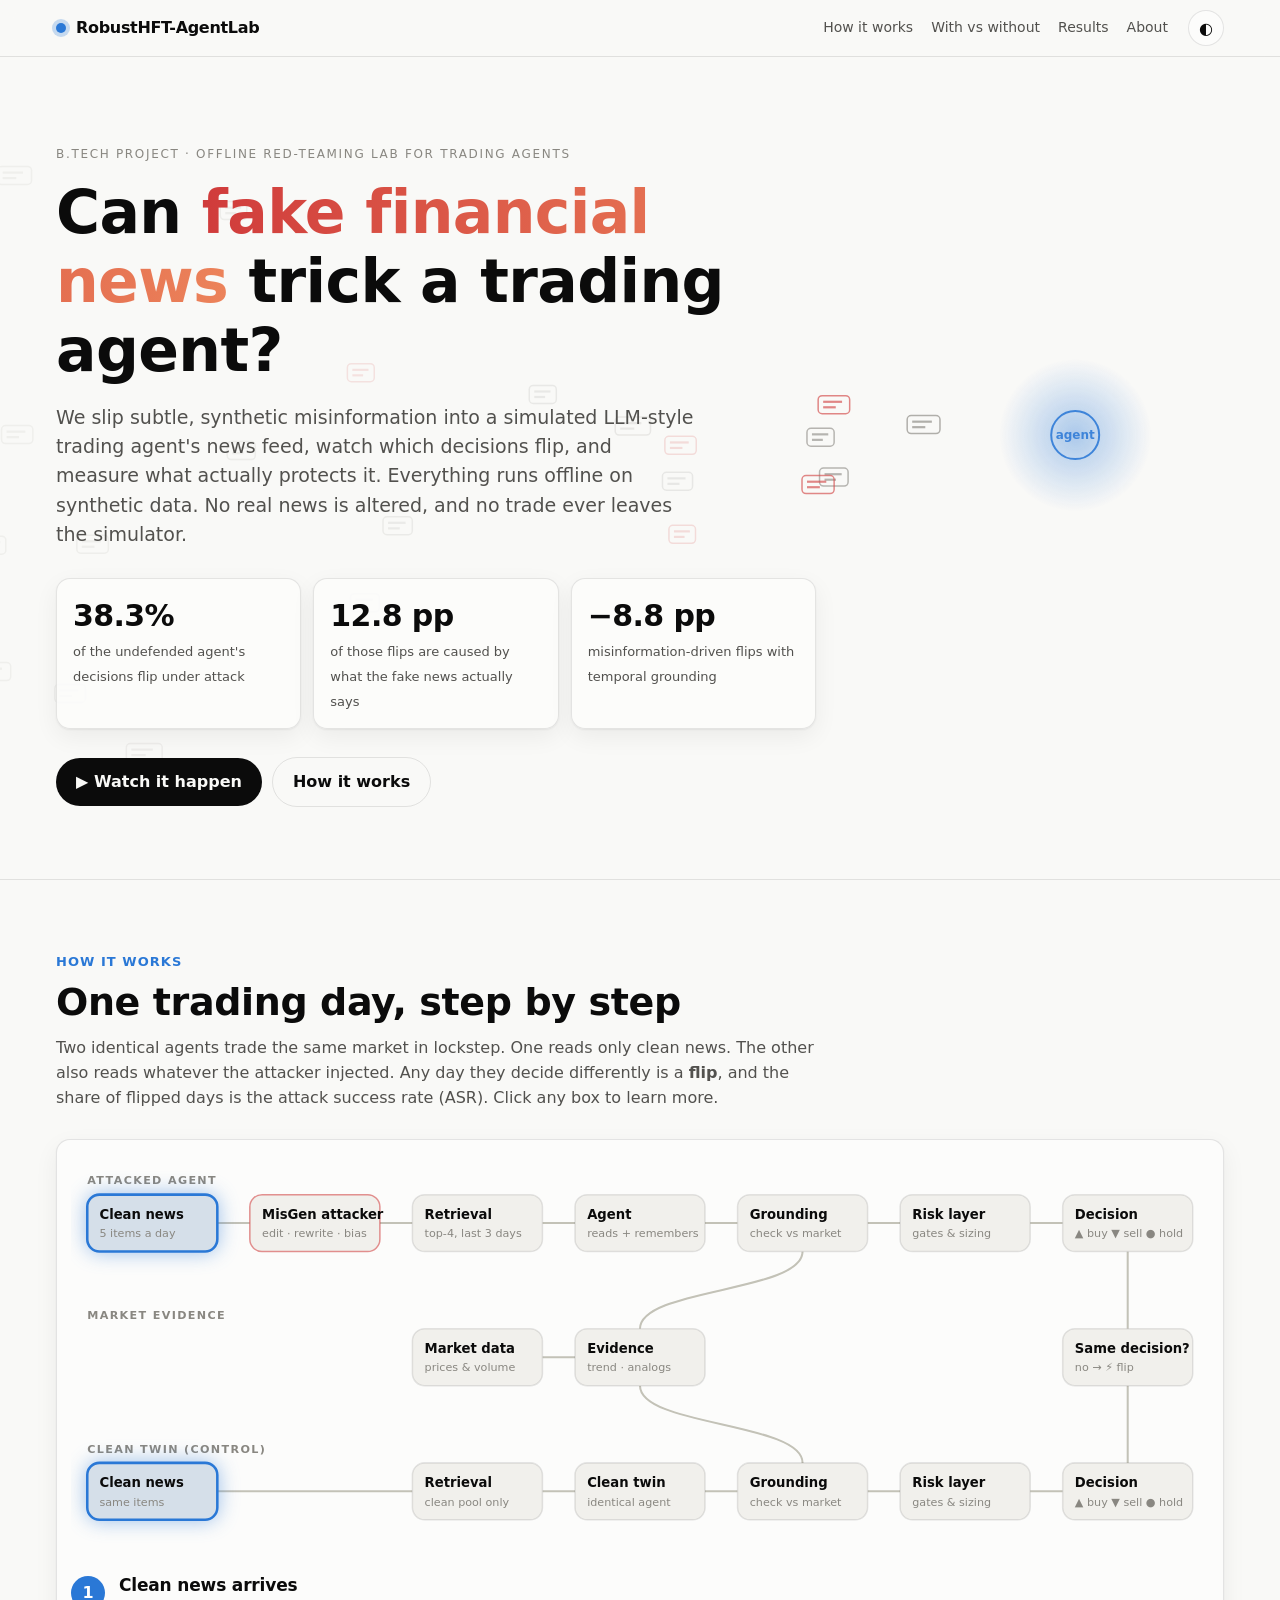
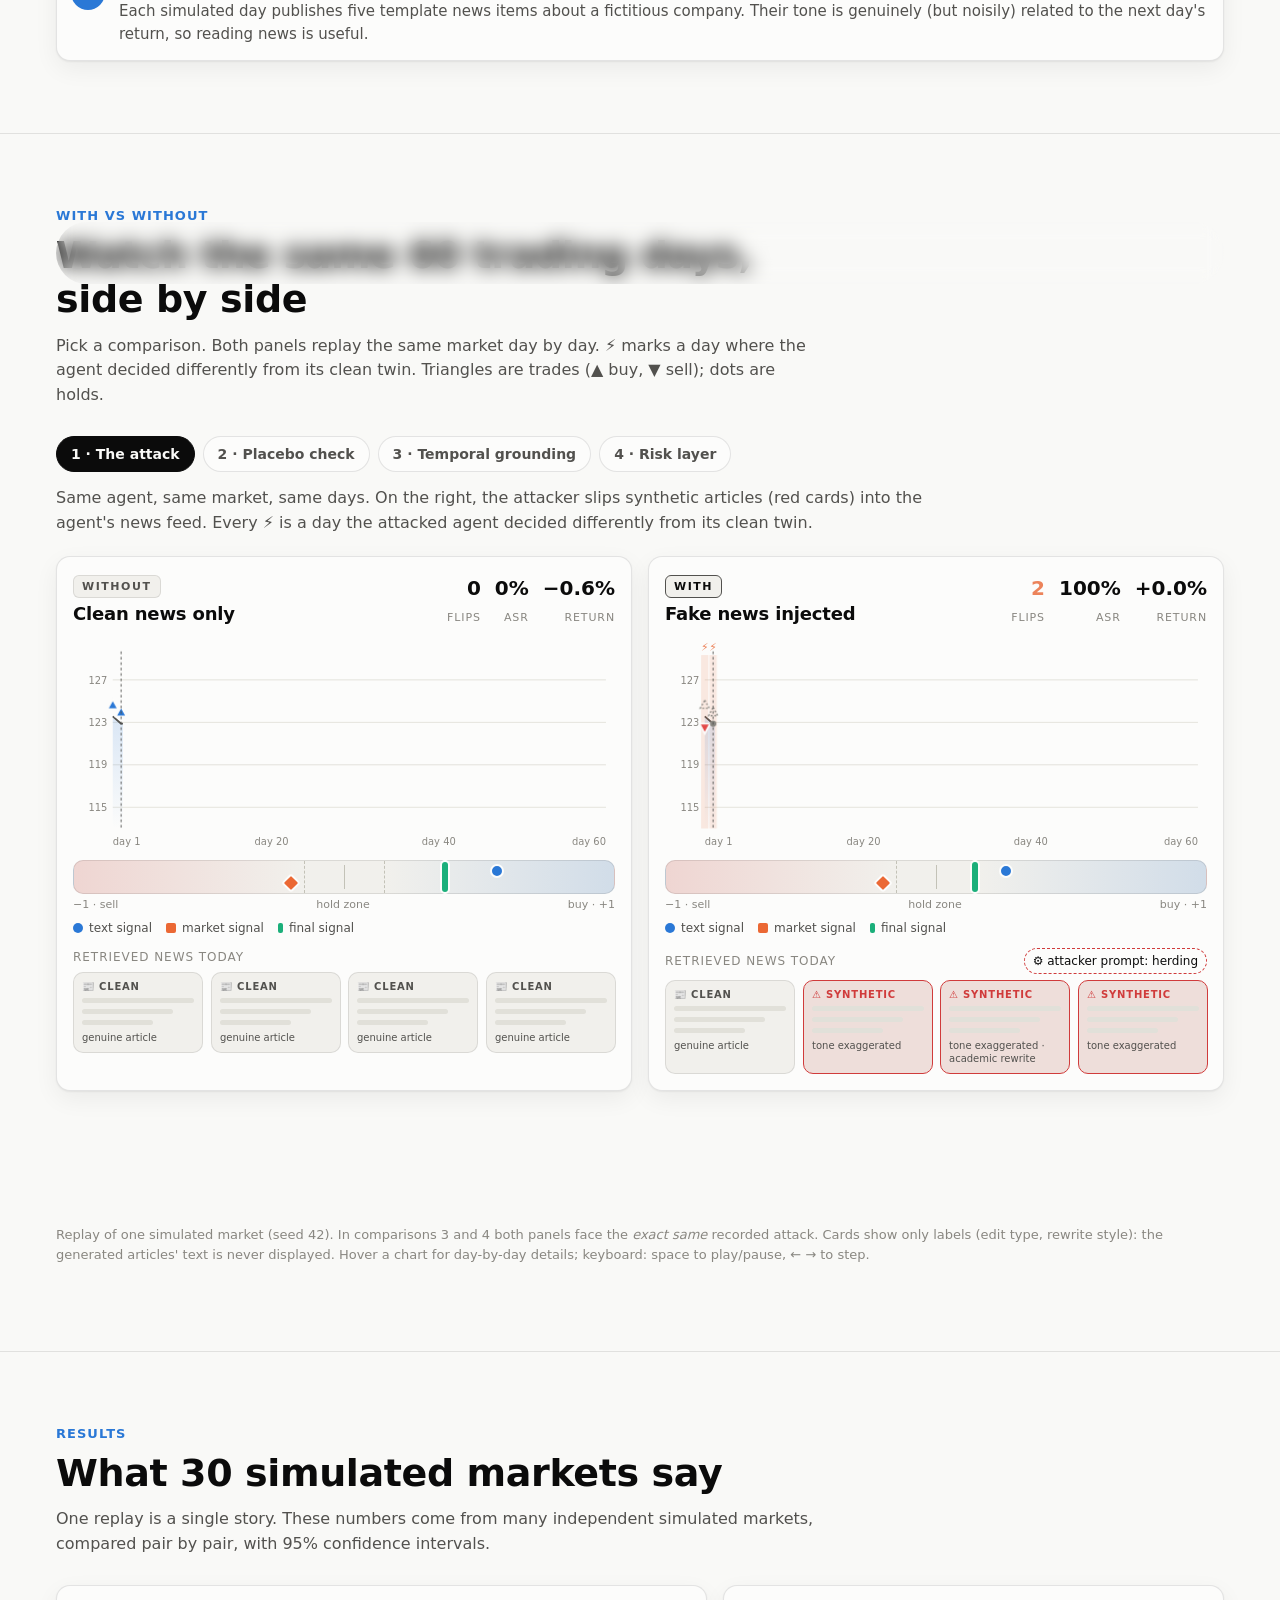
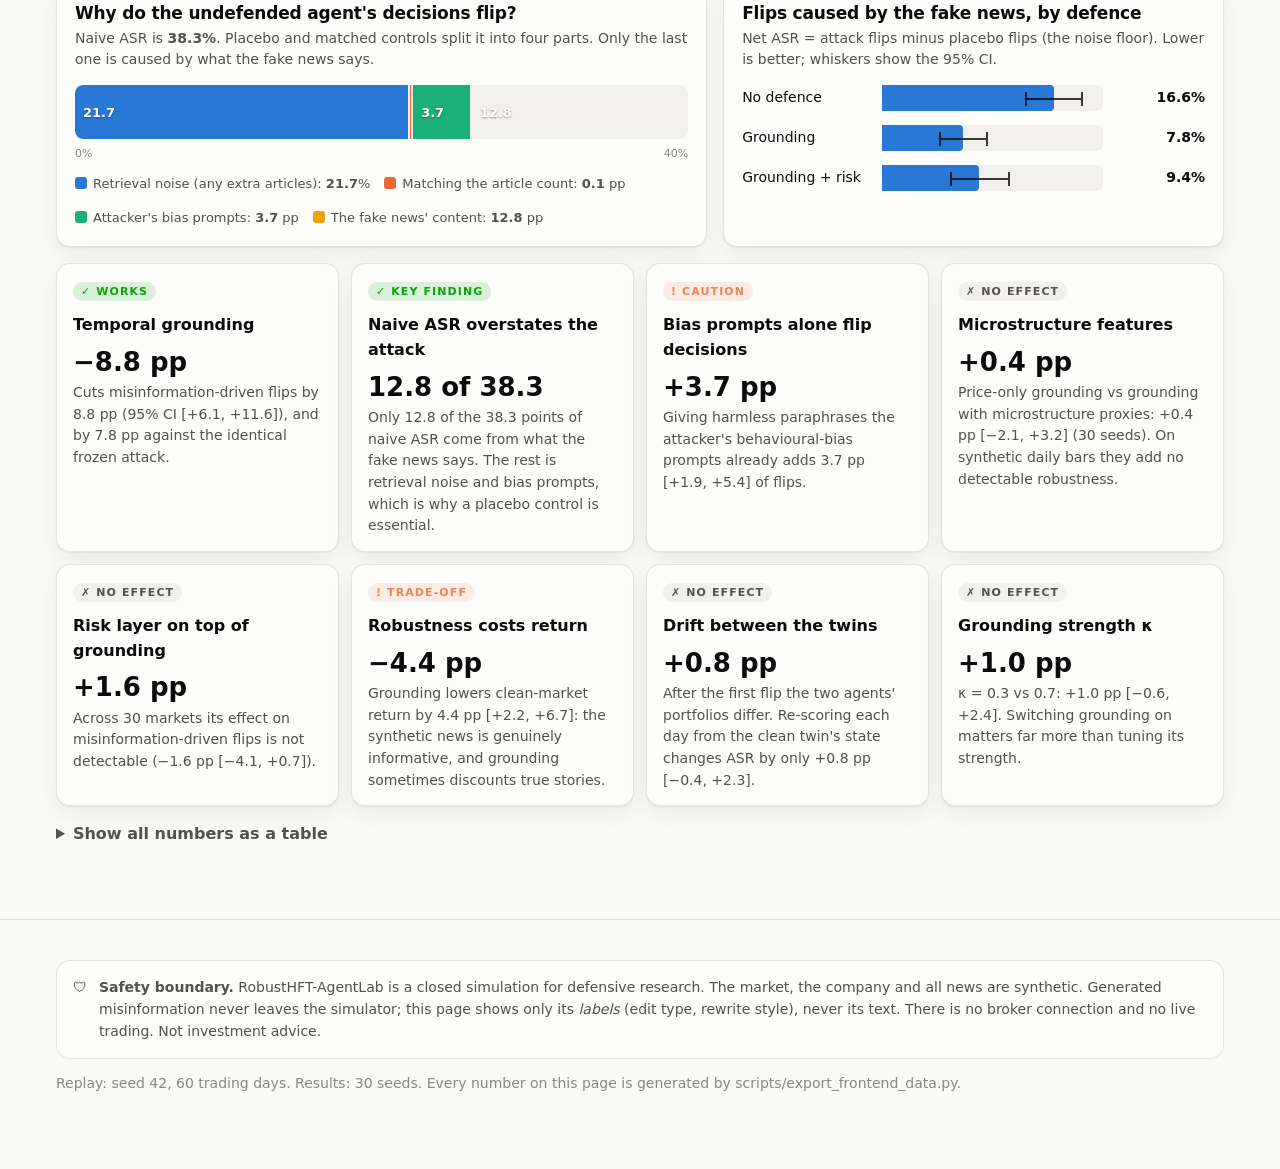
==== frontend/index.html @ 4ca58f1b "Add an animated, offline showcase frontend frontend/index.html (+ app.js, styles.css) is a dependenc" ====
<!doctype html>
<html lang="en">
<head>
<meta charset="utf-8">
<meta name="viewport" content="width=device-width, initial-scale=1">
<title>RobustHFT-AgentLab</title>
<meta name="description" content="Animated showcase: how synthetic financial misinformation flips a simulated LLM trading agent's decisions, and which defences help.">
<link rel="stylesheet" href="styles.css">
</head>
<body>
<header class="nav">
  <div class="wrap">
    <a class="brand" href="#top"><span class="brand-dot"></span>RobustHFT-AgentLab</a>
    <nav aria-label="Sections">
      <a href="#how">How it works</a>
      <a href="#replay">With vs without</a>
      <a href="#results">Results</a>
      <a href="#about">About</a>
    </nav>
    <button class="icon-btn" id="theme-toggle" aria-label="Toggle light/dark theme" title="Toggle theme">◐</button>
  </div>
</header>

<main id="top">
  <section class="hero">
    <canvas id="hero-canvas" aria-hidden="true"></canvas>
    <div class="wrap">
      <div class="hero-inner">
        <p class="eyebrow">B.Tech project · offline red-teaming lab for trading agents</p>
        <h1>Can <span class="hl">fake financial news</span> trick a trading agent?</h1>
        <p class="lede">We slip subtle, synthetic misinformation into a simulated LLM-style trading agent's news feed, watch which decisions flip, and measure what actually protects it. Everything runs offline on synthetic data. No real news is altered, and no trade ever leaves the simulator.</p>
        <div class="tiles" id="hero-tiles"></div>
        <a class="cta" href="#replay">▶ Watch it happen</a><a class="cta cta-2" href="#how">How it works</a>
      </div>
    </div>
  </section>

  <section class="block" id="how">
    <div class="wrap">
      <div class="section-head reveal">
        <div class="kicker">How it works</div>
        <h2>One trading day, step by step</h2>
        <p>Two identical agents trade the same market in lockstep. One reads only clean news. The other also reads whatever the attacker injected. Any day they decide differently is a <b>flip</b>, and the share of flipped days is the attack success rate (ASR). Click any box to learn more.</p>
      </div>
      <div class="pipe-card reveal">
        <svg id="pipeline-svg" viewBox="0 0 1120 400" role="img" aria-label="Animated pipeline of one simulated trading day"></svg>
        <div class="pipe-info" aria-live="polite">
          <div class="pipe-step" id="pipe-step">1</div>
          <div><h3 id="pipe-title"></h3><p id="pipe-text"></p></div>
        </div>
      </div>
    </div>
  </section>

  <section class="block" id="replay">
    <div class="wrap">
      <div class="section-head reveal">
        <div class="kicker">With vs without</div>
        <h2>Watch the same 60 trading days, side by side</h2>
        <p>Pick a comparison. Both panels replay the same market day by day. <b>⚡</b> marks a day where the agent decided differently from its clean twin. Triangles are trades (▲ buy, ▼ sell); dots are holds.</p>
      </div>
      <div class="tabs" role="tablist" id="tabs"></div>
      <p class="scenario-desc" id="scenario-desc"></p>
      <div class="panels" id="panels"></div>
      <div class="transport" role="group" aria-label="Replay controls">
        <button class="tbtn" id="btn-restart" aria-label="Restart" title="Restart">⟲</button>
        <button class="tbtn" id="btn-back" aria-label="Previous day" title="Previous day">◀</button>
        <button class="tbtn play" id="btn-play" aria-label="Play" title="Play / pause">▶</button>
        <button class="tbtn" id="btn-fwd" aria-label="Next day" title="Next day">▶︎|</button>
        <input type="range" id="scrub" min="1" max="60" value="1" aria-label="Trading day">
        <span class="daylbl" id="daylbl">Day 1 / 60</span>
        <select class="speed" id="speed" aria-label="Playback speed">
          <option value="1">1 day/s</option>
          <option value="2" selected>2 days/s</option>
          <option value="4">4 days/s</option>
          <option value="8">8 days/s</option>
        </select>
      </div>
      <div class="verdict" id="verdict" aria-live="polite"></div>
      <p class="note" id="replay-note"></p>
    </div>
  </section>

  <section class="block" id="results">
    <div class="wrap">
      <div class="section-head reveal">
        <div class="kicker">Results</div>
        <h2 id="results-title">What the full experiment says</h2>
        <p id="results-sub">One replay is a single story. These numbers come from many independent simulated markets, compared pair by pair, with 95% confidence intervals.</p>
      </div>
      <div class="res-grid">
        <div class="rcard reveal">
          <h3>Why do the undefended agent's decisions flip?</h3>
          <p class="sub" id="stack-sub"></p>
          <div class="stack" id="stack"></div>
          <div class="stack-axis"><span>0%</span><span id="stack-max"></span></div>
          <div class="legend" id="stack-legend"></div>
        </div>
        <div class="rcard reveal">
          <h3>Flips caused by the fake news, by defence</h3>
          <p class="sub">Net ASR = attack flips minus placebo flips (the noise floor). Lower is better; whiskers show the 95% CI.</p>
          <div class="bars" id="netbars"></div>
        </div>
      </div>
      <div class="findings" id="findings"></div>
      <details class="tableview reveal">
        <summary>Show all numbers as a table</summary>
        <table class="num" id="numtable"></table>
      </details>
    </div>
  </section>

  <footer id="about">
    <div class="wrap">
      <div class="safety">
        <span aria-hidden="true">🛡</span>
        <div><b>Safety boundary.</b> RobustHFT-AgentLab is a closed simulation for defensive research. The market, the company and all news are synthetic. Generated misinformation never leaves the simulator; this page shows only its <i>labels</i> (edit type, rewrite style), never its text. There is no broker connection and no live trading. Not investment advice.</div>
      </div>
      <p id="footer-meta" class="muted"></p>
    </div>
  </footer>
</main>

<div class="tooltip" id="tooltip" role="tooltip"></div>
<script src="data.js"></script>
<script src="app.js"></script>
</body>
</html>
---- frontend/styles.css ----
/* RobustHFT-AgentLab showcase. No external fonts or libraries: works offline.
   Colour roles come from the validated dataviz reference palette (light + dark). */
:root {
  color-scheme: light;
  --bg: #f9f9f7;
  --surface: #fcfcfb;
  --surface-2: #f1f0ec;
  --ink: #0b0b0b;
  --ink-2: #52514e;
  --muted: #898781;
  --grid: #e1e0d9;
  --axis: #c3c2b7;
  --border: rgba(11, 11, 11, 0.10);
  --s1: #2a78d6;   /* text signal, pool noise */
  --s2: #eb6834;   /* market signal, count */
  --s3: #1baf7a;   /* final signal, bias */
  --s4: #eda100;   /* meaning, paraphrase */
  --buy: #2a78d6;  /* diverging pole + */
  --sell: #e34948; /* diverging pole - */
  --hold: #898781; /* neutral midpoint */
  --crit: #d03b3b; /* synthetic document (always with icon + label) */
  --serious: #ec835a; /* decision flip (always with icon + label) */
  --good: #0ca30c;
  --shadow: 0 1px 2px rgba(0, 0, 0, 0.06), 0 8px 24px rgba(0, 0, 0, 0.06);
  --radius: 14px;
  --font: system-ui, -apple-system, "Segoe UI", sans-serif;
}
@media (prefers-color-scheme: dark) {
  :root:not([data-theme="light"]) {
    color-scheme: dark;
    --bg: #0d0d0d; --surface: #1a1a19; --surface-2: #232321; --ink: #ffffff; --ink-2: #c3c2b7; --muted: #898781;
    --grid: #2c2c2a; --axis: #383835; --border: rgba(255, 255, 255, 0.10);
    --s1: #3987e5; --s2: #d95926; --s3: #199e70; --s4: #c98500;
    --buy: #3987e5; --sell: #e66767; --hold: #898781;
    --shadow: 0 1px 2px rgba(0, 0, 0, 0.5), 0 12px 32px rgba(0, 0, 0, 0.45);
  }
}
:root[data-theme="dark"] {
  color-scheme: dark;
  --bg: #0d0d0d; --surface: #1a1a19; --surface-2: #232321; --ink: #ffffff; --ink-2: #c3c2b7; --muted: #898781;
  --grid: #2c2c2a; --axis: #383835; --border: rgba(255, 255, 255, 0.10);
  --s1: #3987e5; --s2: #d95926; --s3: #199e70; --s4: #c98500;
  --buy: #3987e5; --sell: #e66767; --hold: #898781;
  --shadow: 0 1px 2px rgba(0, 0, 0, 0.5), 0 12px 32px rgba(0, 0, 0, 0.45);
}

* { box-sizing: border-box; }
html { scroll-behavior: smooth; }
body { margin: 0; background: var(--bg); color: var(--ink); font: 16px/1.55 var(--font); -webkit-font-smoothing: antialiased; }
a { color: var(--s1); }
h1, h2, h3 { line-height: 1.15; margin: 0; letter-spacing: -0.01em; }
.wrap { max-width: 1200px; margin: 0 auto; padding: 0 16px; }
.muted { color: var(--muted); }
.ink2 { color: var(--ink-2); }
.tnum { font-variant-numeric: tabular-nums; }

/* ---- nav ---------------------------------------------------------------- */
.nav { position: sticky; top: 0; z-index: 20; backdrop-filter: saturate(1.4) blur(10px); background: color-mix(in srgb, var(--bg) 82%, transparent); border-bottom: 1px solid var(--border); }
.nav .wrap { display: flex; align-items: center; gap: 20px; height: 56px; }
.brand { font-weight: 700; letter-spacing: -0.02em; display: flex; align-items: center; gap: 10px; color: var(--ink); text-decoration: none; }
.brand-dot { width: 10px; height: 10px; border-radius: 50%; background: var(--s1); box-shadow: 0 0 0 4px color-mix(in srgb, var(--s1) 25%, transparent); animation: beat 2.4s ease-in-out infinite; }
.nav nav { display: flex; gap: 18px; margin-left: auto; }
.nav nav a { color: var(--ink-2); text-decoration: none; font-size: 14px; }
.nav nav a:hover { color: var(--ink); }
.icon-btn { border: 1px solid var(--border); background: var(--surface); color: var(--ink); border-radius: 999px; width: 36px; height: 36px; cursor: pointer; font-size: 16px; display: grid; place-items: center; }
@media (max-width: 720px) { .nav nav { display: none; } .icon-btn { margin-left: auto; } }

/* ---- hero --------------------------------------------------------------- */
.hero { position: relative; overflow: hidden; border-bottom: 1px solid var(--border); }
#hero-canvas { position: absolute; inset: 0; width: 100%; height: 100%; opacity: 0.9; }
.hero-inner { position: relative; padding: 88px 0 72px; max-width: 760px; }
.eyebrow { text-transform: uppercase; letter-spacing: 0.14em; font-size: 12px; color: var(--muted); margin: 0 0 14px; }
.hero h1 { font-size: clamp(34px, 6vw, 60px); font-weight: 800; }
.hero h1 .hl { background: linear-gradient(90deg, var(--crit), var(--serious)); -webkit-background-clip: text; background-clip: text; color: transparent; }
.lede { font-size: clamp(16px, 2.2vw, 19px); color: var(--ink-2); margin: 18px 0 28px; max-width: 640px; }
.tiles { display: grid; grid-template-columns: repeat(3, minmax(0, 1fr)); gap: 12px; margin-bottom: 28px; }
@media (max-width: 720px) { .tiles { grid-template-columns: 1fr; } }
.tile { background: color-mix(in srgb, var(--surface) 88%, transparent); border: 1px solid var(--border); border-radius: var(--radius); padding: 14px 16px; box-shadow: var(--shadow); }
.tile b { display: block; font-size: 30px; font-weight: 800; letter-spacing: -0.02em; }
.tile span { font-size: 13px; color: var(--ink-2); }
.cta { display: inline-flex; align-items: center; gap: 8px; background: var(--ink); color: var(--bg); text-decoration: none; font-weight: 600; padding: 12px 20px; border-radius: 999px; transition: transform .2s ease; }
.cta:hover { transform: translateY(-2px); }
.cta-2 { margin-left: 10px; background: transparent; color: var(--ink); border: 1px solid var(--border); }

/* ---- sections ----------------------------------------------------------- */
section.block { padding: 72px 0; border-bottom: 1px solid var(--border); }
.section-head { max-width: 760px; margin-bottom: 28px; }
.section-head h2 { font-size: clamp(26px, 4vw, 38px); font-weight: 800; }
.section-head p { color: var(--ink-2); margin: 12px 0 0; }
.kicker { color: var(--s1); font-weight: 700; font-size: 13px; letter-spacing: 0.08em; text-transform: uppercase; margin-bottom: 8px; }
.reveal { opacity: 0; transform: translateY(18px); transition: opacity .7s ease, transform .7s ease; }
.reveal.in { opacity: 1; transform: none; }

/* ---- pipeline ----------------------------------------------------------- */
.pipe-card { background: var(--surface); border: 1px solid var(--border); border-radius: var(--radius); box-shadow: var(--shadow); padding: 14px; overflow-x: auto; }
#pipeline-svg { display: block; width: 100%; min-width: 860px; height: auto; }
.pnode rect { fill: var(--surface-2); stroke: var(--border); stroke-width: 1.5; transition: fill .3s, stroke .3s; rx: 12; }
.pnode text { fill: var(--ink); font: 600 13px var(--font); pointer-events: none; }
.pnode .sub { fill: var(--muted); font-weight: 400; font-size: 11px; }
.pnode { cursor: pointer; }
.pnode.active rect { stroke: var(--s1); stroke-width: 2.5; fill: color-mix(in srgb, var(--s1) 14%, var(--surface-2)); filter: drop-shadow(0 0 10px color-mix(in srgb, var(--s1) 45%, transparent)); }
.pnode.attack rect { stroke: color-mix(in srgb, var(--crit) 55%, transparent); }
.pnode.attack.active rect { stroke: var(--crit); fill: color-mix(in srgb, var(--crit) 14%, var(--surface-2)); filter: drop-shadow(0 0 10px color-mix(in srgb, var(--crit) 45%, transparent)); }
.pedge { fill: none; stroke: var(--axis); stroke-width: 2; }
.pedge.flow { stroke: var(--s1); stroke-dasharray: 6 10; animation: flow 1.1s linear infinite; opacity: 0.85; }
.pedge.attack.flow { stroke: var(--crit); }
.lane-label { fill: var(--muted); font: 700 11px var(--font); letter-spacing: .12em; text-transform: uppercase; }
.pdot { fill: var(--s1); filter: drop-shadow(0 0 6px var(--s1)); }
.pdot.red { fill: var(--crit); filter: drop-shadow(0 0 6px var(--crit)); }
.pipe-info { display: grid; grid-template-columns: auto 1fr; gap: 14px; align-items: start; margin-top: 16px; min-height: 64px; }
.pipe-step { width: 34px; height: 34px; border-radius: 50%; display: grid; place-items: center; font-weight: 800; background: var(--s1); color: #fff; }
.pipe-info h3 { font-size: 17px; }
.pipe-info p { margin: 4px 0 0; color: var(--ink-2); font-size: 15px; }

/* ---- replay ------------------------------------------------------------- */
.tabs { display: flex; flex-wrap: wrap; gap: 8px; margin-bottom: 14px; }
.tab { border: 1px solid var(--border); background: var(--surface); color: var(--ink-2); padding: 9px 14px; border-radius: 999px; cursor: pointer; font: 600 14px var(--font); transition: all .2s; }
.tab:hover { color: var(--ink); transform: translateY(-1px); }
.tab[aria-selected="true"] { background: var(--ink); color: var(--bg); border-color: var(--ink); }
.scenario-desc { color: var(--ink-2); margin: 0 0 18px; max-width: 900px; min-height: 52px; }
.panels { display: grid; grid-template-columns: 1fr 1fr; gap: 16px; }
@media (max-width: 960px) { .panels { grid-template-columns: 1fr; } }
.panel { background: var(--surface); border: 1px solid var(--border); border-radius: var(--radius); box-shadow: var(--shadow); padding: 16px; position: relative; overflow: hidden; }
.panel.flash::after { content: ""; position: absolute; inset: 0; border-radius: var(--radius); box-shadow: inset 0 0 0 2px var(--serious); animation: flashout .7s ease forwards; pointer-events: none; }
.panel-head { display: flex; align-items: flex-start; justify-content: space-between; gap: 12px; margin-bottom: 8px; }
.ptag { display: inline-block; font: 800 11px var(--font); letter-spacing: .14em; padding: 4px 8px; border-radius: 6px; background: var(--surface-2); color: var(--ink-2); border: 1px solid var(--border); }
.ptag.with { color: var(--ink); border-color: var(--ink-2); }
.panel h3 { font-size: 18px; margin-top: 6px; }
.kpis { display: flex; gap: 14px; text-align: right; }
.kpis div b { display: block; font-size: 20px; font-weight: 800; font-variant-numeric: tabular-nums; }
.kpis div span { font-size: 11px; color: var(--muted); text-transform: uppercase; letter-spacing: .08em; }
.kpi-flips.bump { animation: bump .45s ease; color: var(--serious); }
.chart { display: block; width: 100%; height: auto; }
.chart .grid line { stroke: var(--grid); stroke-width: 1; }
.chart .axis text { fill: var(--muted); font: 11px var(--font); font-variant-numeric: tabular-nums; }
.chart .price { fill: none; stroke: var(--ink-2); stroke-width: 2; stroke-linejoin: round; }
.chart .area { fill: url(#areaGrad); opacity: .9; }
.mk { transform-box: fill-box; transform-origin: center; animation: pop .35s cubic-bezier(.2, 1.6, .4, 1) both; }
.mk.buy { fill: var(--buy); stroke: var(--surface); stroke-width: 2; }
.mk.sell { fill: var(--sell); stroke: var(--surface); stroke-width: 2; }
.mk.hold { fill: var(--hold); }
.mk.twin { fill: none; stroke: var(--muted); stroke-width: 1.5; stroke-dasharray: 2 2; animation: none; }
.flipband { fill: var(--serious); opacity: .16; animation: bandin .5s ease both; }
.flipbolt { fill: var(--serious); font: 700 12px var(--font); text-anchor: middle; animation: pop .35s ease both; }
.cursor { stroke: var(--ink-2); stroke-width: 1; stroke-dasharray: 3 3; }
.crosshair { stroke: var(--muted); stroke-width: 1; }

.meter { margin: 10px 0 6px; }
.meter-track { position: relative; height: 34px; border-radius: 10px; background: linear-gradient(90deg, color-mix(in srgb, var(--sell) 16%, var(--surface-2)), var(--surface-2) 42%, var(--surface-2) 58%, color-mix(in srgb, var(--buy) 16%, var(--surface-2))); border: 1px solid var(--border); }
.meter-zone { position: absolute; top: 0; bottom: 0; border-left: 1px dashed var(--axis); border-right: 1px dashed var(--axis); }
.meter-zero { position: absolute; top: 4px; bottom: 4px; left: 50%; width: 1px; background: var(--axis); }
.needle { position: absolute; top: 50%; width: 14px; height: 14px; margin: -7px 0 0 -7px; border-radius: 50%; border: 2px solid var(--surface); transition: left .45s cubic-bezier(.3, .8, .3, 1); }
.needle.text { background: var(--s1); top: 30%; }  /* offset so coinciding needles stay visible */
.needle.market { background: var(--s2); border-radius: 3px; transform: rotate(45deg); top: 70%; }
.needle.final { background: var(--s3); width: 6px; height: 30px; margin: -15px 0 0 -3px; border-radius: 3px; border: none; box-shadow: 0 0 0 2px var(--surface); }
.meter-legend { display: flex; flex-wrap: wrap; gap: 14px; font-size: 12px; color: var(--ink-2); margin-top: 6px; }
.meter-legend i { display: inline-block; width: 10px; height: 10px; border-radius: 50%; margin-right: 6px; vertical-align: -1px; }
.meter-scale { display: flex; justify-content: space-between; font-size: 11px; color: var(--muted); margin-top: 2px; }

.feed { margin-top: 10px; }
.feed-head { display: flex; justify-content: space-between; align-items: center; font-size: 12px; color: var(--muted); text-transform: uppercase; letter-spacing: .08em; margin-bottom: 6px; gap: 8px; }
.bias-badge { text-transform: none; letter-spacing: 0; font-size: 12px; padding: 3px 8px; border-radius: 999px; border: 1px dashed var(--crit); color: var(--ink); white-space: nowrap; }
.cards { list-style: none; margin: 0; padding: 0; display: grid; grid-template-columns: repeat(4, minmax(0, 1fr)); gap: 8px; }
@media (max-width: 520px) { .cards { grid-template-columns: repeat(2, minmax(0, 1fr)); } }
.card { background: var(--surface-2); border: 1px solid var(--border); border-radius: 10px; padding: 8px; min-height: 74px; animation: cardin .45s cubic-bezier(.2, .9, .3, 1) both; position: relative; overflow: hidden; }
.card .lbl { font: 800 10px var(--font); letter-spacing: .08em; display: flex; align-items: center; gap: 4px; color: var(--ink-2); }
.card .lines i { display: block; height: 5px; border-radius: 3px; background: var(--grid); margin-top: 6px; }
.card .lines i:nth-child(2) { width: 82%; } .card .lines i:nth-child(3) { width: 64%; }
.card .tagline { font-size: 10px; color: var(--ink-2); margin-top: 6px; line-height: 1.3; }
.card.syn { border-color: var(--crit); background: color-mix(in srgb, var(--crit) 10%, var(--surface-2)); }
.card.syn .lbl { color: var(--crit); }
.card.syn::before { content: ""; position: absolute; inset: 0; background: linear-gradient(110deg, transparent 30%, color-mix(in srgb, var(--crit) 22%, transparent) 50%, transparent 70%); animation: scan 1.6s ease .2s 1 both; }
.card.plc { border-color: var(--s4); background: color-mix(in srgb, var(--s4) 10%, var(--surface-2)); }
.card.plc .lbl { color: var(--ink); }
.veto { margin-top: 10px; font-size: 13px; padding: 8px 10px; border-radius: 10px; background: color-mix(in srgb, var(--good) 12%, var(--surface-2)); border: 1px solid color-mix(in srgb, var(--good) 45%, transparent); animation: cardin .4s ease both; }
.veto[hidden] { display: none; }

.transport { position: sticky; bottom: 12px; z-index: 10; margin-top: 16px; display: flex; align-items: center; gap: 10px; flex-wrap: wrap; background: color-mix(in srgb, var(--surface) 92%, transparent); backdrop-filter: blur(10px); border: 1px solid var(--border); border-radius: 999px; padding: 8px 14px; box-shadow: var(--shadow); }
.tbtn { border: none; background: var(--surface-2); color: var(--ink); width: 38px; height: 38px; border-radius: 50%; cursor: pointer; font-size: 15px; display: grid; place-items: center; }
.tbtn.play { background: var(--ink); color: var(--bg); width: 44px; height: 44px; font-size: 17px; }
.transport input[type=range] { flex: 1; min-width: 140px; accent-color: var(--s1); }
.daylbl { font-size: 13px; color: var(--ink-2); min-width: 150px; font-variant-numeric: tabular-nums; }
.speed { border: 1px solid var(--border); background: var(--surface); color: var(--ink); border-radius: 999px; padding: 6px 10px; font: 600 13px var(--font); }
.verdict { margin-top: 16px; padding: 14px 18px; border-radius: var(--radius); background: var(--surface); border: 1px solid var(--border); font-size: 15px; opacity: 0; transform: translateY(8px); transition: all .5s ease; }
.verdict.show { opacity: 1; transform: none; }
.note { font-size: 13px; color: var(--muted); margin-top: 10px; }

.tooltip { position: fixed; z-index: 50; pointer-events: none; background: var(--surface); color: var(--ink); border: 1px solid var(--border); box-shadow: var(--shadow); border-radius: 10px; padding: 8px 10px; font-size: 12px; line-height: 1.45; opacity: 0; transition: opacity .12s; max-width: 260px; }
.tooltip.show { opacity: 1; }
.tooltip b { font-weight: 700; }

/* ---- results ------------------------------------------------------------ */
.res-grid { display: grid; grid-template-columns: 1.3fr 1fr; gap: 16px; }
@media (max-width: 960px) { .res-grid { grid-template-columns: 1fr; } }
.rcard { background: var(--surface); border: 1px solid var(--border); border-radius: var(--radius); box-shadow: var(--shadow); padding: 18px; }
.rcard h3 { font-size: 17px; }
.rcard .sub { color: var(--ink-2); font-size: 14px; margin: 4px 0 14px; }
.stack { display: flex; height: 54px; gap: 2px; border-radius: 8px; overflow: hidden; background: var(--surface-2); }
.seg { width: 0; height: 100%; transition: width 1.1s cubic-bezier(.3, .8, .3, 1); position: relative; }
.seg:first-child { border-radius: 8px 0 0 8px; }
.seg span { position: absolute; left: 8px; top: 50%; transform: translateY(-50%); font: 800 13px var(--font); color: #fff; white-space: nowrap; text-shadow: 0 1px 2px rgba(0, 0, 0, .35); opacity: 0; transition: opacity .4s ease .9s; }
.stack.grown .seg span { opacity: 1; }
.stack-axis { display: flex; justify-content: space-between; font-size: 11px; color: var(--muted); margin-top: 6px; font-variant-numeric: tabular-nums; }
.legend { display: flex; flex-wrap: wrap; gap: 14px; margin-top: 12px; font-size: 13px; color: var(--ink-2); }
.legend i { display: inline-block; width: 12px; height: 12px; border-radius: 3px; margin-right: 6px; vertical-align: -1px; }
.bars { display: grid; gap: 14px; }
.bar-row { display: grid; grid-template-columns: 130px 1fr 92px; align-items: center; gap: 10px; font-size: 14px; }
.bar-track { position: relative; height: 26px; background: var(--surface-2); border-radius: 6px; }
.bar-fill { position: absolute; left: 0; top: 0; bottom: 0; width: 0; border-radius: 0 4px 4px 0; background: var(--s1); transition: width 1s cubic-bezier(.3, .8, .3, 1); }
.bar-ci { position: absolute; top: 50%; height: 2px; background: var(--ink); opacity: 0; transition: opacity .4s ease 1s; }
.bar-ci::before, .bar-ci::after { content: ""; position: absolute; top: -6px; width: 2px; height: 14px; background: var(--ink); }
.bar-ci::before { left: 0; } .bar-ci::after { right: 0; }
.bars.grown .bar-ci { opacity: .8; }
.bar-val { text-align: right; font-variant-numeric: tabular-nums; font-weight: 700; }
.findings { display: grid; grid-template-columns: repeat(auto-fill, minmax(260px, 1fr)); gap: 12px; margin-top: 16px; }
.finding { background: var(--surface); border: 1px solid var(--border); border-radius: var(--radius); padding: 14px 16px; box-shadow: var(--shadow); }
.finding .verdict-tag { font: 800 11px var(--font); letter-spacing: .1em; text-transform: uppercase; display: inline-flex; gap: 6px; align-items: center; padding: 3px 8px; border-radius: 999px; }
.finding.yes .verdict-tag { color: var(--good); background: color-mix(in srgb, var(--good) 14%, transparent); }
.finding.no .verdict-tag { color: var(--ink-2); background: var(--surface-2); }
.finding.warn .verdict-tag { color: var(--serious); background: color-mix(in srgb, var(--serious) 14%, transparent); }
.finding h4 { margin: 10px 0 4px; font-size: 16px; }
.finding p { margin: 0; color: var(--ink-2); font-size: 14px; }
.finding .num { font-size: 26px; font-weight: 800; font-variant-numeric: tabular-nums; }
details.tableview { margin-top: 16px; }
details.tableview summary { cursor: pointer; color: var(--ink-2); font-weight: 600; }
table.num { width: 100%; border-collapse: collapse; margin-top: 10px; font-size: 14px; }
table.num th, table.num td { text-align: left; padding: 8px 10px; border-bottom: 1px solid var(--border); }
table.num td.r, table.num th.r { text-align: right; font-variant-numeric: tabular-nums; }

footer { padding: 40px 0 60px; color: var(--ink-2); font-size: 14px; }
footer .safety { display: flex; gap: 12px; align-items: flex-start; background: var(--surface); border: 1px solid var(--border); border-radius: var(--radius); padding: 16px; }

/* ---- keyframes ---------------------------------------------------------- */
@keyframes flow { to { stroke-dashoffset: -32; } }
@keyframes beat { 50% { box-shadow: 0 0 0 8px color-mix(in srgb, var(--s1) 0%, transparent); } }
@keyframes pop { from { transform: scale(0); opacity: 0; } to { transform: scale(1); opacity: 1; } }
@keyframes cardin { from { transform: translateY(-14px) scale(.96); opacity: 0; } to { transform: none; opacity: 1; } }
@keyframes scan { from { transform: translateX(-100%); } to { transform: translateX(100%); } }
@keyframes bump { 40% { transform: scale(1.35); } }
@keyframes bandin { from { opacity: 0; } to { opacity: .16; } }
@keyframes flashout { from { opacity: 1; } to { opacity: 0; } }

@media (prefers-reduced-motion: reduce) {
  *, *::before, *::after { animation-duration: 0.001ms !important; animation-iteration-count: 1 !important; transition-duration: 0.001ms !important; scroll-behavior: auto !important; }
  .reveal { opacity: 1; transform: none; }
}

/* phones: the transport wraps onto several rows, so make it a normal (non-sticky) card */
@media (max-width: 720px) {
  .transport { position: static; border-radius: 16px; }
  .transport input[type=range] { flex-basis: 100%; order: 5; }
  .daylbl { min-width: 0; }
}
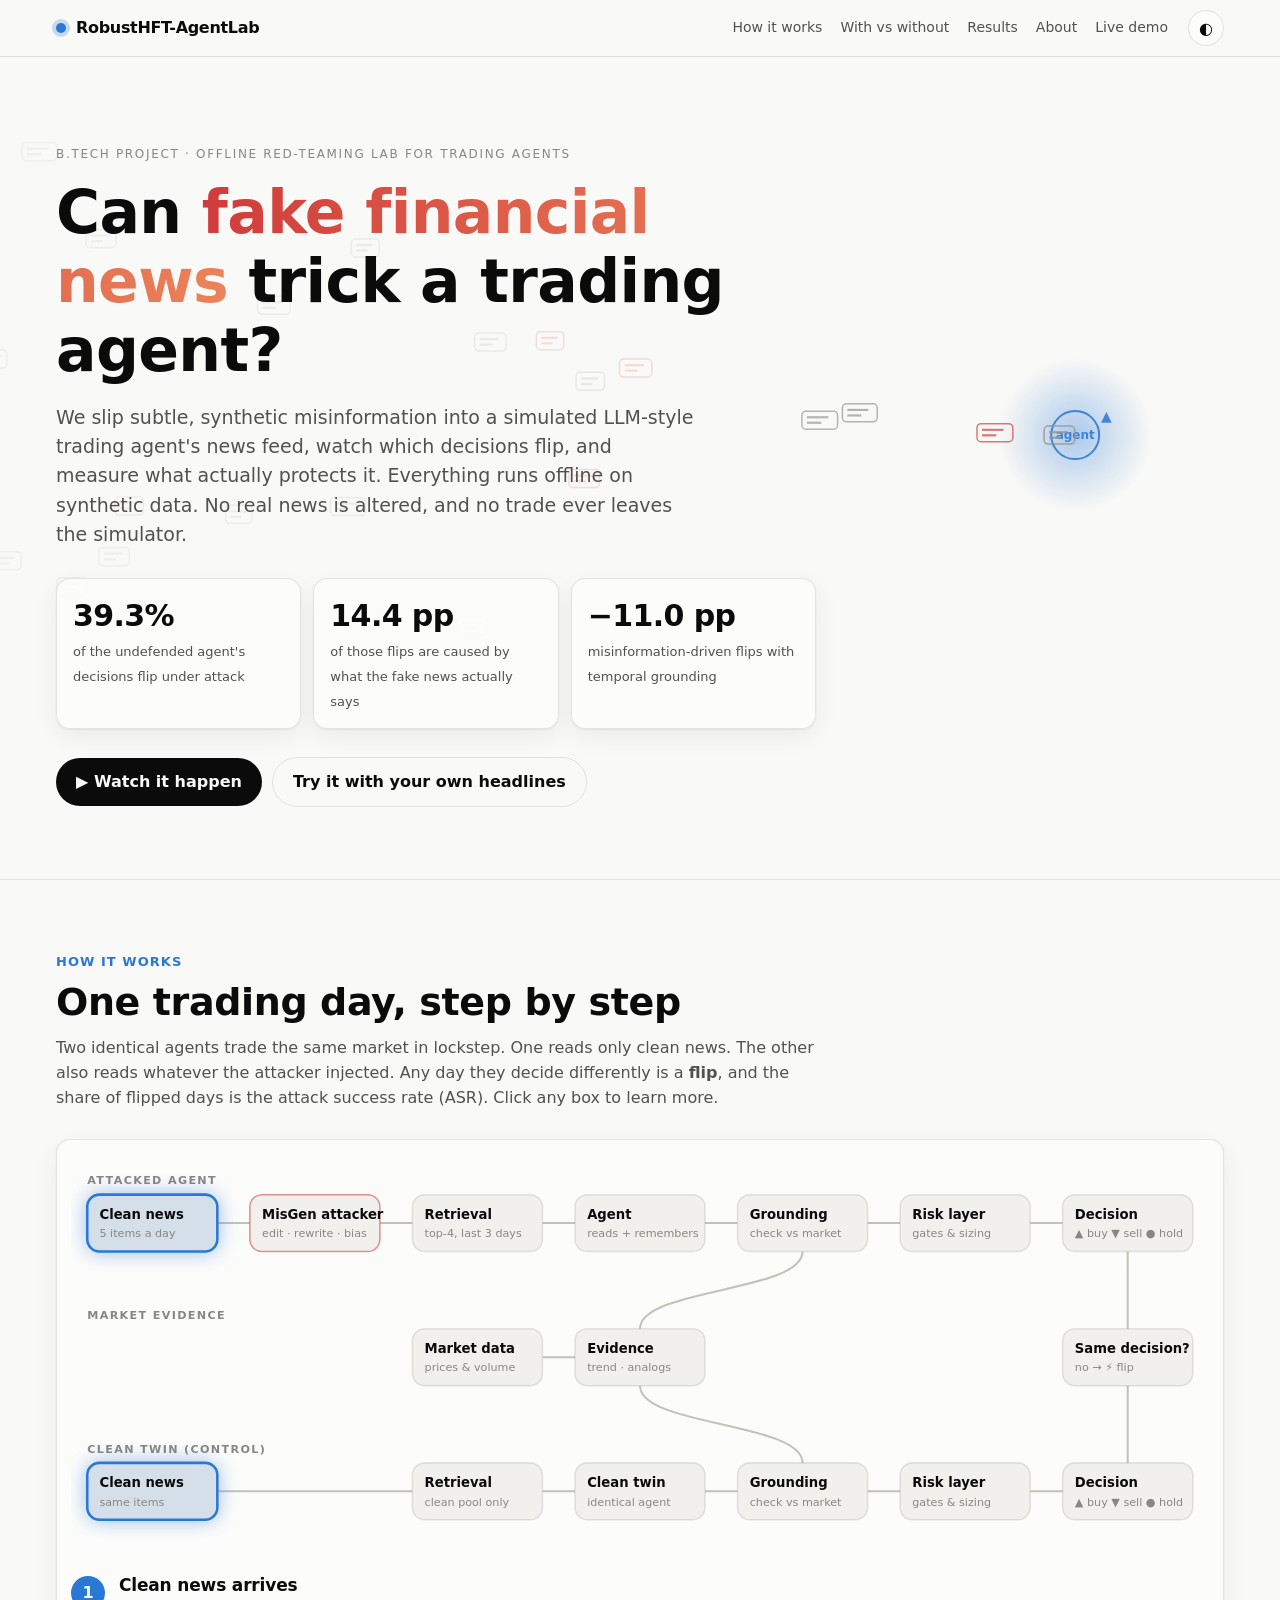
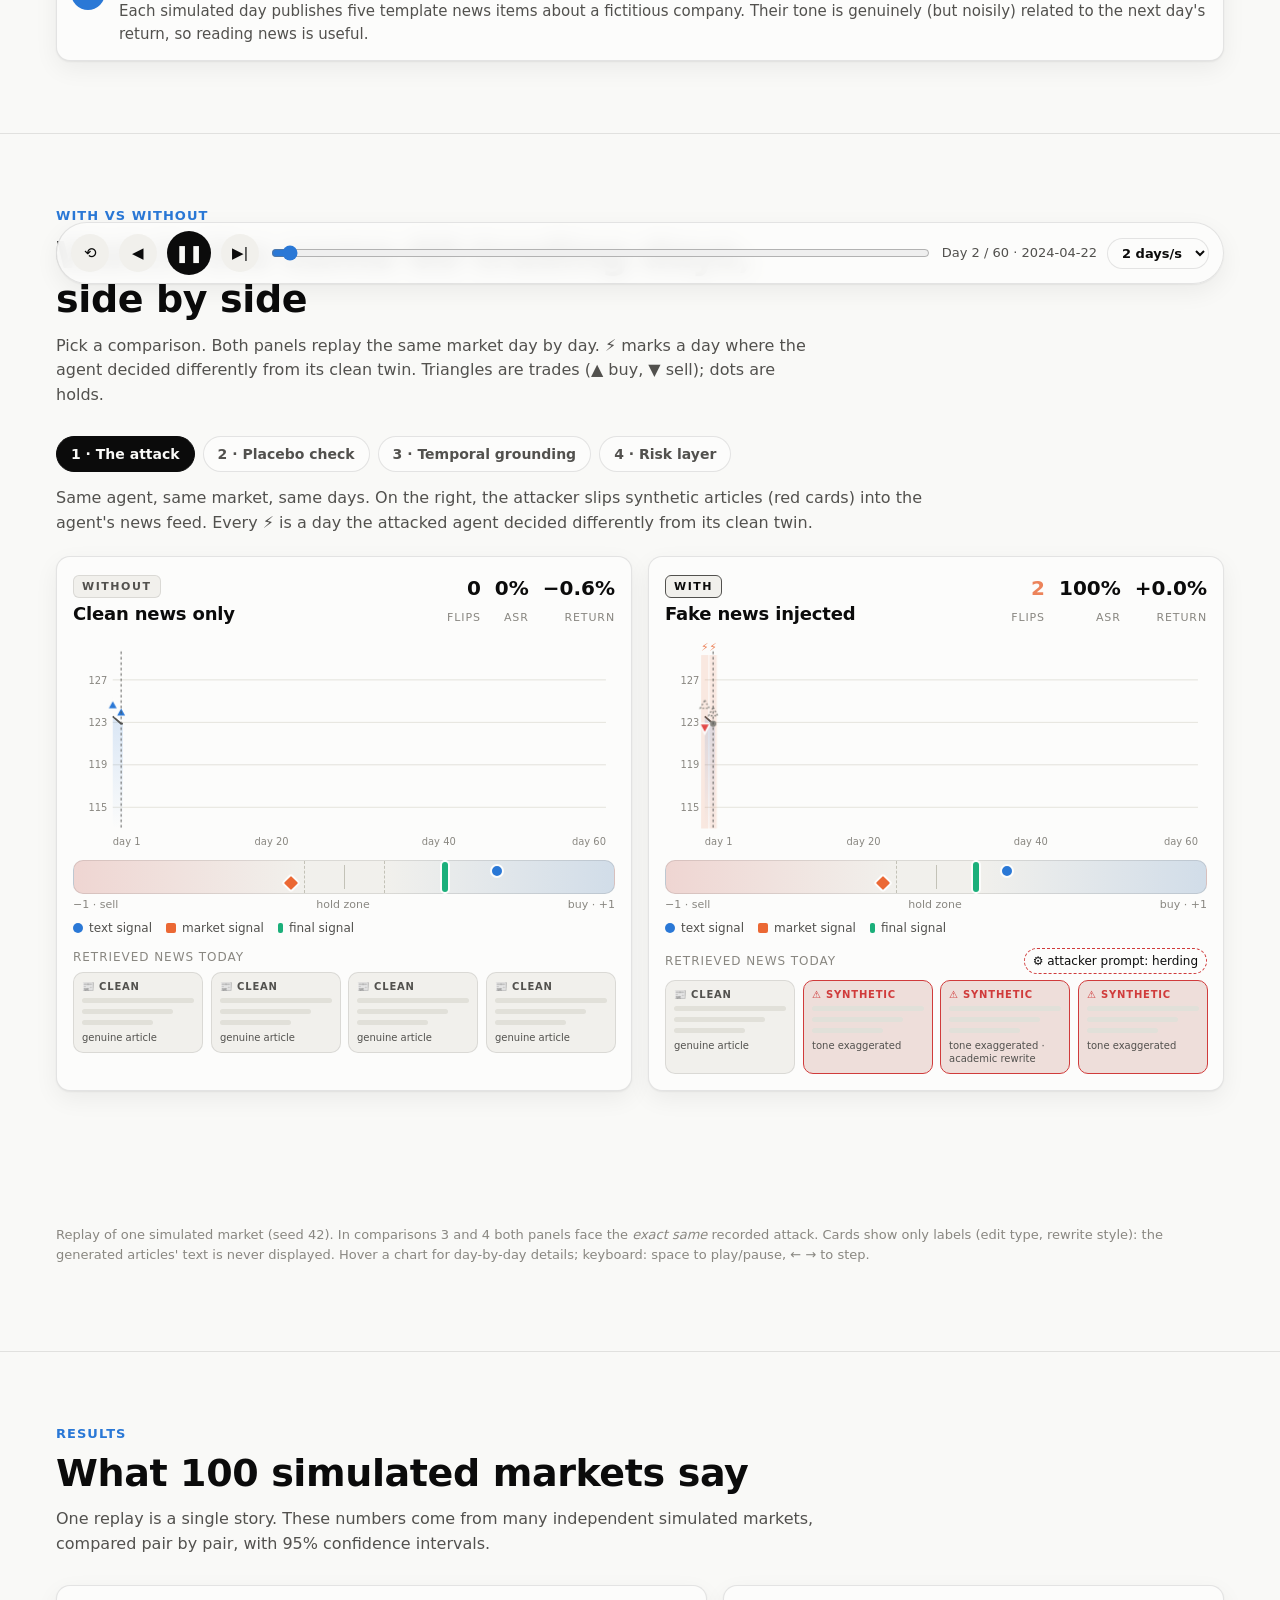
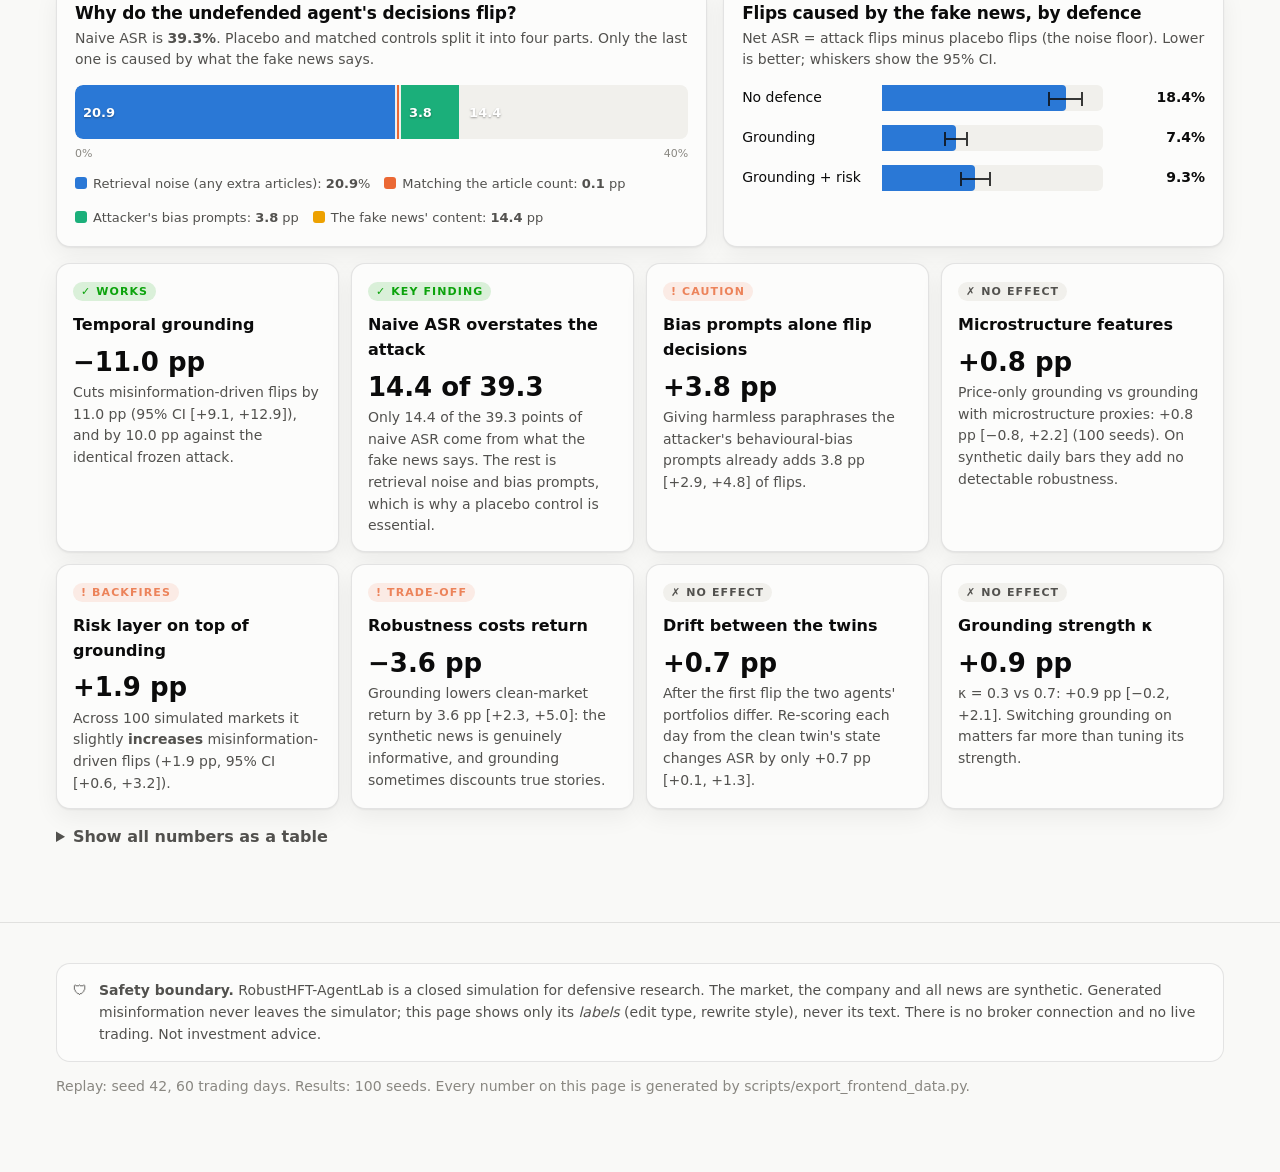
==== commit 56cab493: "Live demo: type a genuine and a fake headline, see the agent with and without the defense - make dem" ====
--- a/frontend/index.html
+++ b/frontend/index.html
@@ -16,6 +16,7 @@
       <a href="#replay">With vs without</a>
       <a href="#results">Results</a>
       <a href="#about">About</a>
+      <a href="demo.html">Live demo</a>
     </nav>
     <button class="icon-btn" id="theme-toggle" aria-label="Toggle light/dark theme" title="Toggle theme">◐</button>
   </div>
@@ -30,7 +31,7 @@
         <h1>Can <span class="hl">fake financial news</span> trick a trading agent?</h1>
         <p class="lede">We slip subtle, synthetic misinformation into a simulated LLM-style trading agent's news feed, watch which decisions flip, and measure what actually protects it. Everything runs offline on synthetic data. No real news is altered, and no trade ever leaves the simulator.</p>
         <div class="tiles" id="hero-tiles"></div>
-        <a class="cta" href="#replay">▶ Watch it happen</a><a class="cta cta-2" href="#how">How it works</a>
+        <a class="cta" href="#replay">▶ Watch it happen</a><a class="cta cta-2" href="demo.html">Try it with your own headlines</a>
       </div>
     </div>
   </section>
